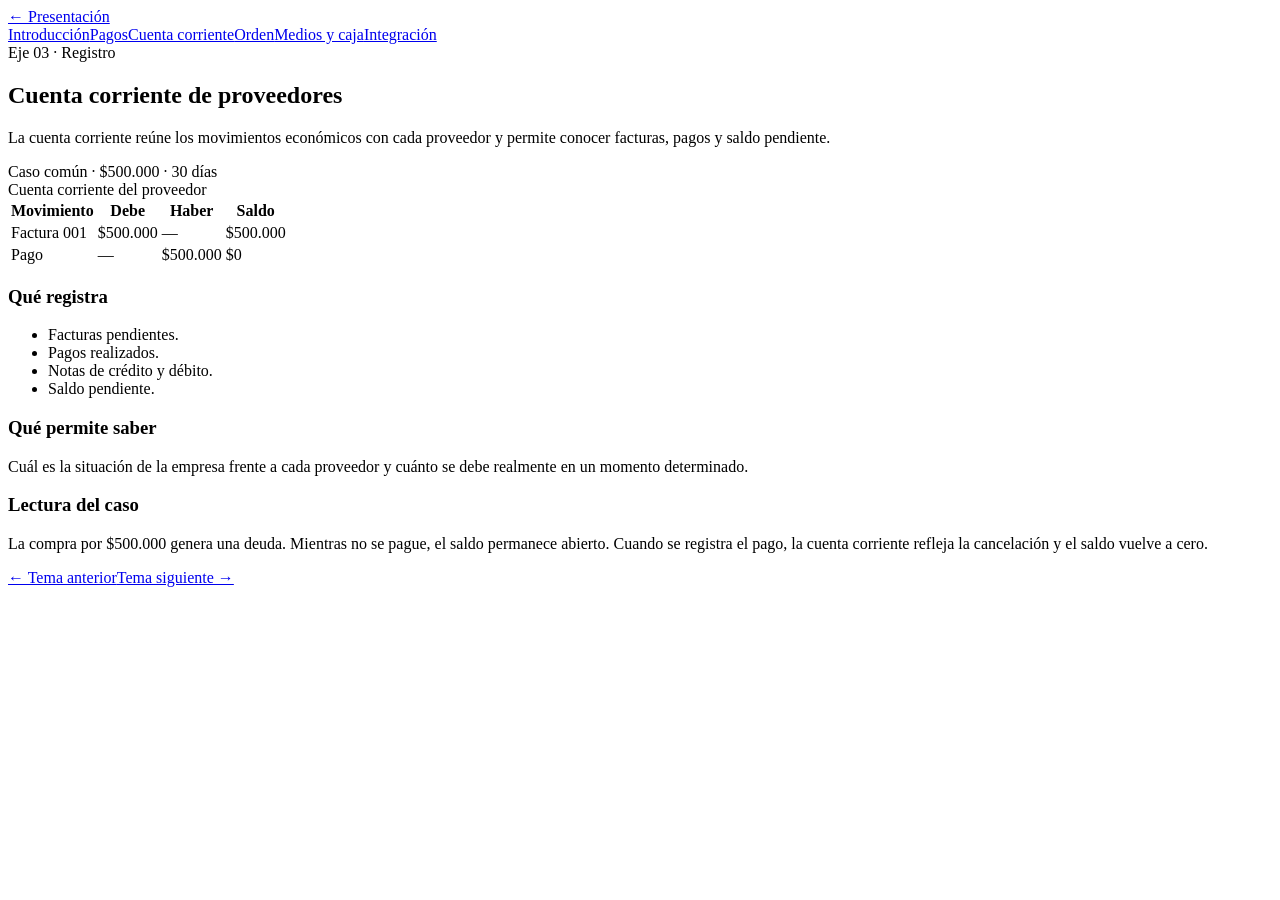
==== detalle-cuenta.html @ 1111f513 "feat: agregar apoyo visual de cuenta corriente" ====
<!doctype html><html lang="es"><head><meta charset="utf-8"><meta name="viewport" content="width=device-width,initial-scale=1"><title>Cuenta corriente de proveedores | Ciclo de Compras y Pagos II</title><link rel="stylesheet" href="styles.css"></head><body class="detail-page"><header class="detail-top"><a class="back-link" href="index.html#integrantes">← Presentación</a><nav class="detail-nav"><a href="detalle-introduccion.html">Introducción</a><a href="detalle-pagos.html">Pagos</a><a href="detalle-cuenta.html" class="active">Cuenta corriente</a><a href="detalle-orden.html">Orden</a><a href="detalle-medios.html">Medios y caja</a><a href="detalle-integracion.html">Integración</a></nav></header><main class="detail-shell"><section class="detail-hero"><div><span class="detail-kicker">Eje 03 · Registro</span><h1>Cuenta corriente de proveedores</h1><p class="lead">La cuenta corriente reúne los movimientos económicos con cada proveedor y permite conocer facturas, pagos y saldo pendiente.</p><span class="case-chip">Caso común · $500.000 · 30 días</span></div><div class="visual-panel"><div style="width:100%"><div class="visual-title">Cuenta corriente del proveedor</div><table class="ledger-table"><thead><tr><th>Movimiento</th><th>Debe</th><th>Haber</th><th>Saldo</th></tr></thead><tbody><tr><td>Factura 001</td><td class="money-out">$500.000</td><td>—</td><td>$500.000</td></tr><tr><td>Pago</td><td>—</td><td class="money-in">$500.000</td><td>$0</td></tr></tbody></table></div></div></section><section class="detail-grid"><article class="info-card"><h3>Qué registra</h3><ul><li>Facturas pendientes.</li><li>Pagos realizados.</li><li>Notas de crédito y débito.</li><li>Saldo pendiente.</li></ul></article><article class="info-card"><h3>Qué permite saber</h3><p>Cuál es la situación de la empresa frente a cada proveedor y cuánto se debe realmente en un momento determinado.</p></article><article class="info-card full-card"><h3>Lectura del caso</h3><p>La compra por $500.000 genera una deuda. Mientras no se pague, el saldo permanece abierto. Cuando se registra el pago, la cuenta corriente refleja la cancelación y el saldo vuelve a cero.</p></article></section><div class="detail-actions"><a href="detalle-pagos.html">← Tema anterior</a><a class="primary" href="detalle-orden.html">Tema siguiente →</a></div></main></body></html>
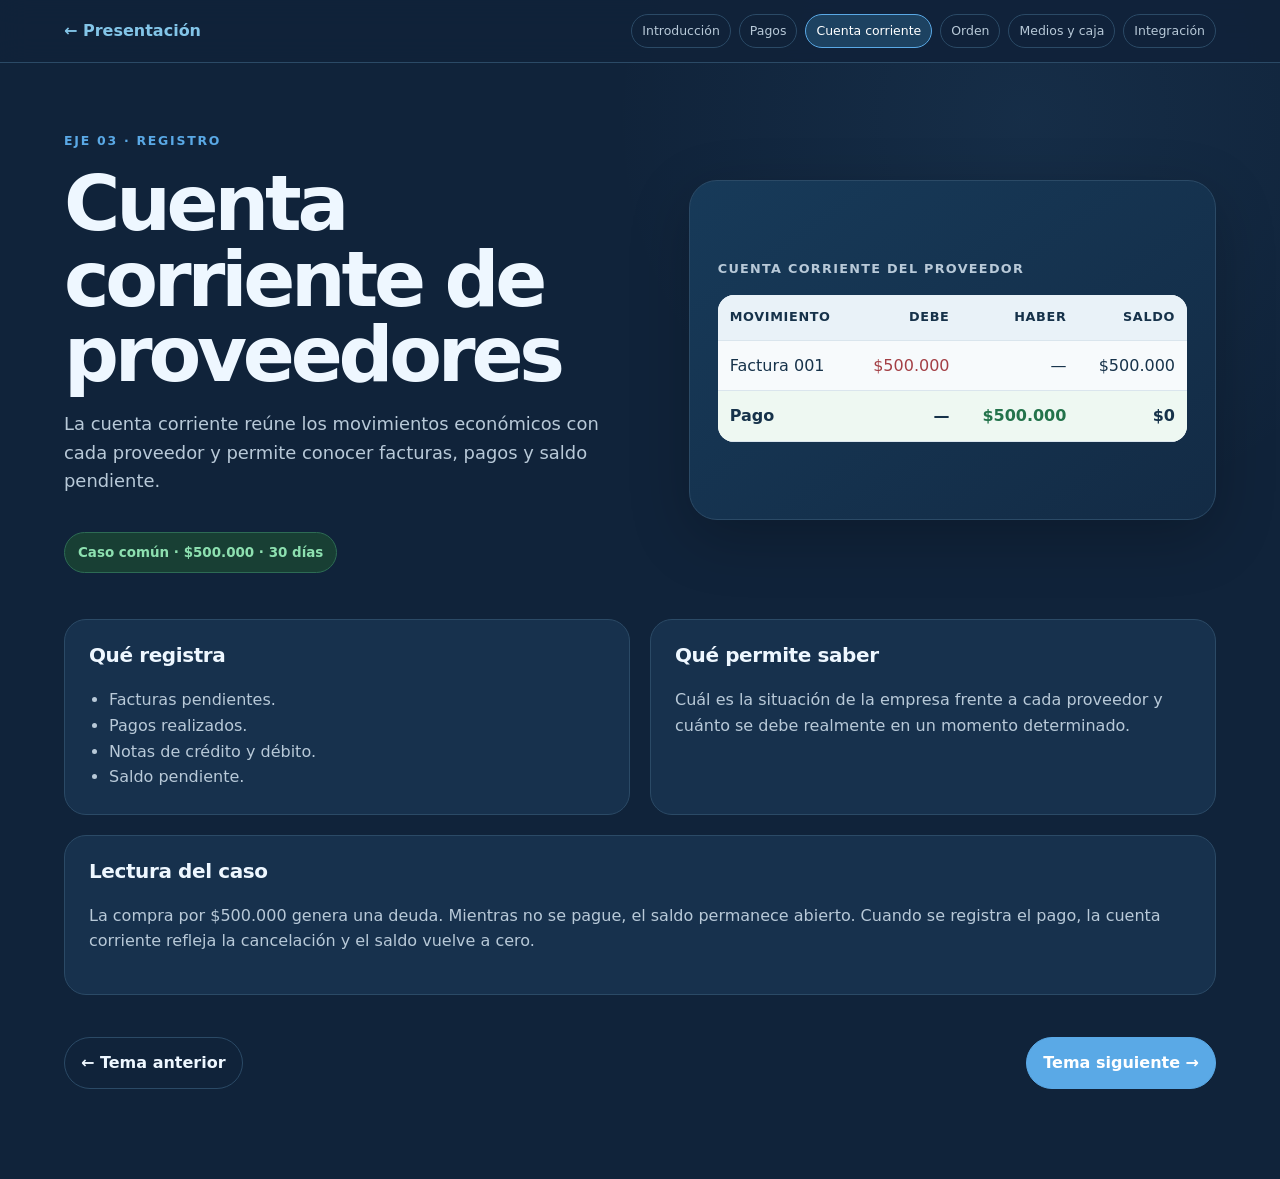
==== commit 5eff6983: "feat: favicon en detalle cuenta corriente" ====
--- a/detalle-cuenta.html
+++ b/detalle-cuenta.html
@@ -1 +1 @@
-<!doctype html><html lang="es"><head><meta charset="utf-8"><meta name="viewport" content="width=device-width,initial-scale=1"><title>Cuenta corriente de proveedores | Ciclo de Compras y Pagos II</title><link rel="stylesheet" href="styles.css"></head><body class="detail-page"><header class="detail-top"><a class="back-link" href="index.html#integrantes">← Presentación</a><nav class="detail-nav"><a href="detalle-introduccion.html">Introducción</a><a href="detalle-pagos.html">Pagos</a><a href="detalle-cuenta.html" class="active">Cuenta corriente</a><a href="detalle-orden.html">Orden</a><a href="detalle-medios.html">Medios y caja</a><a href="detalle-integracion.html">Integración</a></nav></header><main class="detail-shell"><section class="detail-hero"><div><span class="detail-kicker">Eje 03 · Registro</span><h1>Cuenta corriente de proveedores</h1><p class="lead">La cuenta corriente reúne los movimientos económicos con cada proveedor y permite conocer facturas, pagos y saldo pendiente.</p><span class="case-chip">Caso común · $500.000 · 30 días</span></div><div class="visual-panel"><div style="width:100%"><div class="visual-title">Cuenta corriente del proveedor</div><table class="ledger-table"><thead><tr><th>Movimiento</th><th>Debe</th><th>Haber</th><th>Saldo</th></tr></thead><tbody><tr><td>Factura 001</td><td class="money-out">$500.000</td><td>—</td><td>$500.000</td></tr><tr><td>Pago</td><td>—</td><td class="money-in">$500.000</td><td>$0</td></tr></tbody></table></div></div></section><section class="detail-grid"><article class="info-card"><h3>Qué registra</h3><ul><li>Facturas pendientes.</li><li>Pagos realizados.</li><li>Notas de crédito y débito.</li><li>Saldo pendiente.</li></ul></article><article class="info-card"><h3>Qué permite saber</h3><p>Cuál es la situación de la empresa frente a cada proveedor y cuánto se debe realmente en un momento determinado.</p></article><article class="info-card full-card"><h3>Lectura del caso</h3><p>La compra por $500.000 genera una deuda. Mientras no se pague, el saldo permanece abierto. Cuando se registra el pago, la cuenta corriente refleja la cancelación y el saldo vuelve a cero.</p></article></section><div class="detail-actions"><a href="detalle-pagos.html">← Tema anterior</a><a class="primary" href="detalle-orden.html">Tema siguiente →</a></div></main></body></html>+<!doctype html><html lang="es"><head><meta charset="utf-8"><meta name="viewport" content="width=device-width,initial-scale=1"><title>Cuenta corriente de proveedores | Ciclo de Compras y Pagos II</title><link rel="icon" type="image/svg+xml" href="favicon.svg"><link rel="stylesheet" href="styles.css"></head><body class="detail-page"><header class="detail-top"><a class="back-link" href="index.html#integrantes">← Presentación</a><nav class="detail-nav"><a href="detalle-introduccion.html">Introducción</a><a href="detalle-pagos.html">Pagos</a><a href="detalle-cuenta.html" class="active">Cuenta corriente</a><a href="detalle-orden.html">Orden</a><a href="detalle-medios.html">Medios y caja</a><a href="detalle-integracion.html">Integración</a></nav></header><main class="detail-shell"><section class="detail-hero"><div><span class="detail-kicker">Eje 03 · Registro</span><h1>Cuenta corriente de proveedores</h1><p class="lead">La cuenta corriente reúne los movimientos económicos con cada proveedor y permite conocer facturas, pagos y saldo pendiente.</p><span class="case-chip">Caso común · $500.000 · 30 días</span></div><div class="visual-panel"><div style="width:100%"><div class="visual-title">Cuenta corriente del proveedor</div><table class="ledger-table"><thead><tr><th>Movimiento</th><th>Debe</th><th>Haber</th><th>Saldo</th></tr></thead><tbody><tr><td>Factura 001</td><td class="money-out">$500.000</td><td>—</td><td>$500.000</td></tr><tr><td>Pago</td><td>—</td><td class="money-in">$500.000</td><td>$0</td></tr></tbody></table></div></div></section><section class="detail-grid"><article class="info-card"><h3>Qué registra</h3><ul><li>Facturas pendientes.</li><li>Pagos realizados.</li><li>Notas de crédito y débito.</li><li>Saldo pendiente.</li></ul></article><article class="info-card"><h3>Qué permite saber</h3><p>Cuál es la situación de la empresa frente a cada proveedor y cuánto se debe realmente en un momento determinado.</p></article><article class="info-card full-card"><h3>Lectura del caso</h3><p>La compra por $500.000 genera una deuda. Mientras no se pague, el saldo permanece abierto. Cuando se registra el pago, la cuenta corriente refleja la cancelación y el saldo vuelve a cero.</p></article></section><div class="detail-actions"><a href="detalle-pagos.html">← Tema anterior</a><a class="primary" href="detalle-orden.html">Tema siguiente →</a></div></main></body></html>
--- a/styles.css
+++ b/styles.css
@@ -0,0 +1,3 @@
+@import url('base.css');
+@import url('theme.css');
+@import url('detail.css');
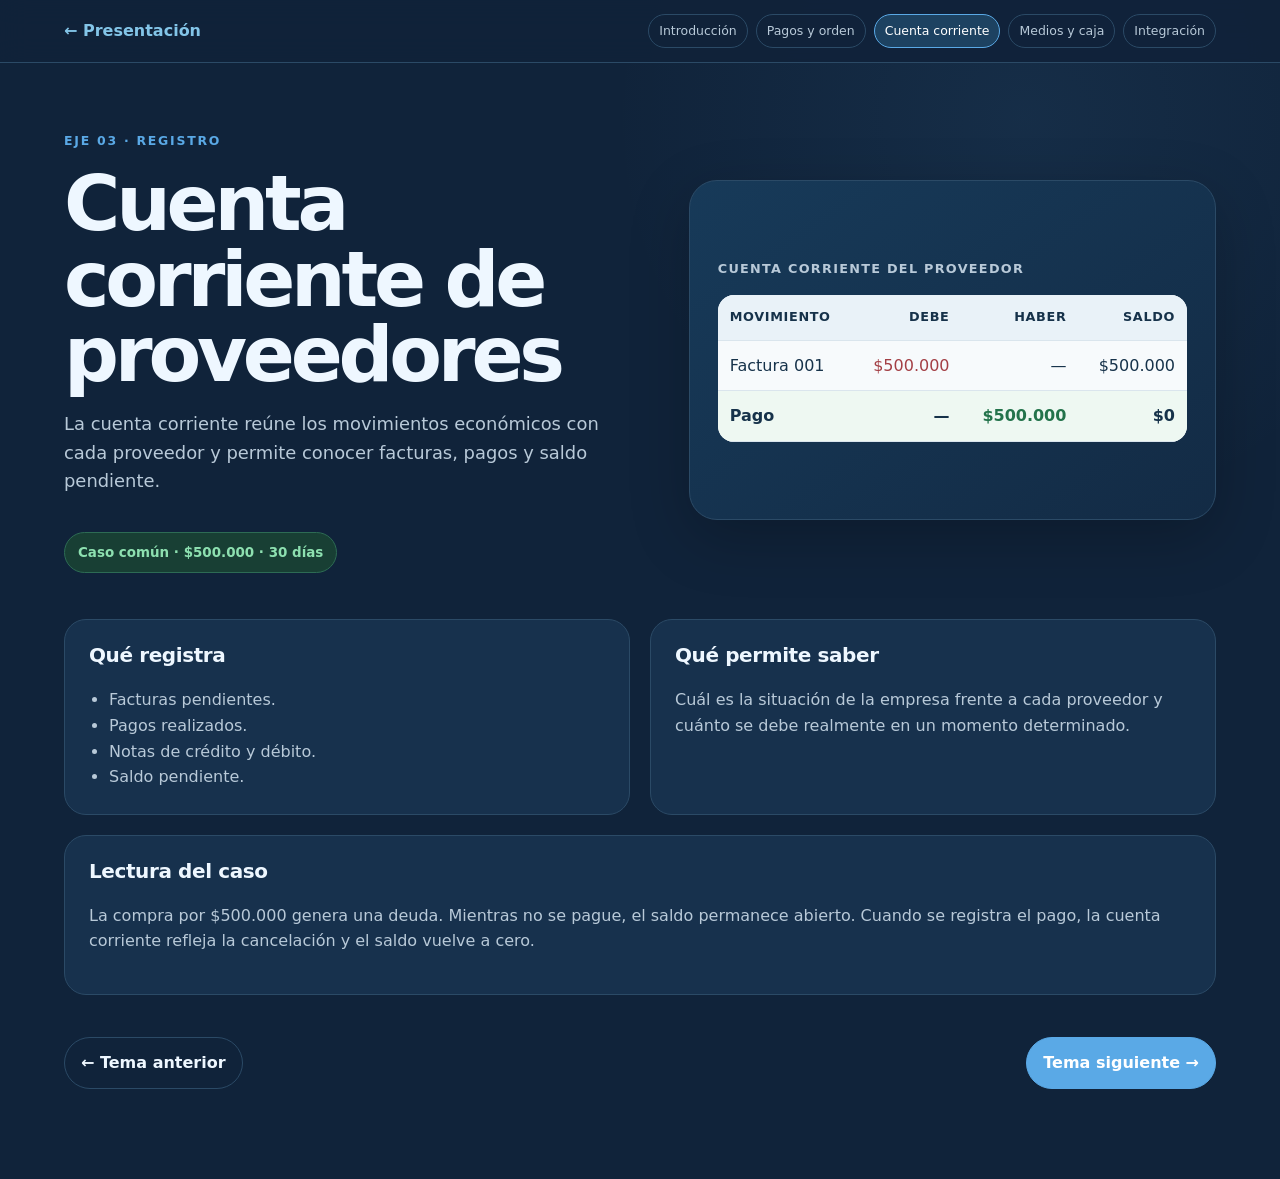
==== commit 8be89bdd: "Reordena cuenta corriente como eje tres" ====
--- a/detalle-cuenta.html
+++ b/detalle-cuenta.html
@@ -1 +1 @@
-<!doctype html><html lang="es"><head><meta charset="utf-8"><meta name="viewport" content="width=device-width,initial-scale=1"><title>Cuenta corriente de proveedores | Ciclo de Compras y Pagos II</title><link rel="icon" type="image/svg+xml" href="favicon.svg"><link rel="stylesheet" href="styles.css"></head><body class="detail-page"><header class="detail-top"><a class="back-link" href="index.html#integrantes">← Presentación</a><nav class="detail-nav"><a href="detalle-introduccion.html">Introducción</a><a href="detalle-pagos.html">Pagos</a><a href="detalle-cuenta.html" class="active">Cuenta corriente</a><a href="detalle-orden.html">Orden</a><a href="detalle-medios.html">Medios y caja</a><a href="detalle-integracion.html">Integración</a></nav></header><main class="detail-shell"><section class="detail-hero"><div><span class="detail-kicker">Eje 03 · Registro</span><h1>Cuenta corriente de proveedores</h1><p class="lead">La cuenta corriente reúne los movimientos económicos con cada proveedor y permite conocer facturas, pagos y saldo pendiente.</p><span class="case-chip">Caso común · $500.000 · 30 días</span></div><div class="visual-panel"><div style="width:100%"><div class="visual-title">Cuenta corriente del proveedor</div><table class="ledger-table"><thead><tr><th>Movimiento</th><th>Debe</th><th>Haber</th><th>Saldo</th></tr></thead><tbody><tr><td>Factura 001</td><td class="money-out">$500.000</td><td>—</td><td>$500.000</td></tr><tr><td>Pago</td><td>—</td><td class="money-in">$500.000</td><td>$0</td></tr></tbody></table></div></div></section><section class="detail-grid"><article class="info-card"><h3>Qué registra</h3><ul><li>Facturas pendientes.</li><li>Pagos realizados.</li><li>Notas de crédito y débito.</li><li>Saldo pendiente.</li></ul></article><article class="info-card"><h3>Qué permite saber</h3><p>Cuál es la situación de la empresa frente a cada proveedor y cuánto se debe realmente en un momento determinado.</p></article><article class="info-card full-card"><h3>Lectura del caso</h3><p>La compra por $500.000 genera una deuda. Mientras no se pague, el saldo permanece abierto. Cuando se registra el pago, la cuenta corriente refleja la cancelación y el saldo vuelve a cero.</p></article></section><div class="detail-actions"><a href="detalle-pagos.html">← Tema anterior</a><a class="primary" href="detalle-orden.html">Tema siguiente →</a></div></main></body></html>+<!doctype html><html lang="es"><head><meta charset="utf-8"><meta name="viewport" content="width=device-width,initial-scale=1"><title>Cuenta corriente de proveedores | Ciclo de Compras y Pagos II</title><link rel="icon" type="image/svg+xml" href="favicon.svg"><link rel="stylesheet" href="styles.css"></head><body class="detail-page"><header class="detail-top"><a class="back-link" href="index.html#integrantes">← Presentación</a><nav class="detail-nav"><a href="detalle-introduccion.html">Introducción</a><a href="detalle-pagos.html">Pagos y orden</a><a href="detalle-cuenta.html" class="active">Cuenta corriente</a><a href="detalle-medios.html">Medios y caja</a><a href="detalle-integracion.html">Integración</a></nav></header><main class="detail-shell"><section class="detail-hero"><div><span class="detail-kicker">Eje 03 · Registro</span><h1>Cuenta corriente de proveedores</h1><p class="lead">La cuenta corriente reúne los movimientos económicos con cada proveedor y permite conocer facturas, pagos y saldo pendiente.</p><span class="case-chip">Caso común · $500.000 · 30 días</span></div><div class="visual-panel"><div style="width:100%"><div class="visual-title">Cuenta corriente del proveedor</div><table class="ledger-table"><thead><tr><th>Movimiento</th><th>Debe</th><th>Haber</th><th>Saldo</th></tr></thead><tbody><tr><td>Factura 001</td><td class="money-out">$500.000</td><td>—</td><td>$500.000</td></tr><tr><td>Pago</td><td>—</td><td class="money-in">$500.000</td><td>$0</td></tr></tbody></table></div></div></section><section class="detail-grid"><article class="info-card"><h3>Qué registra</h3><ul><li>Facturas pendientes.</li><li>Pagos realizados.</li><li>Notas de crédito y débito.</li><li>Saldo pendiente.</li></ul></article><article class="info-card"><h3>Qué permite saber</h3><p>Cuál es la situación de la empresa frente a cada proveedor y cuánto se debe realmente en un momento determinado.</p></article><article class="info-card full-card"><h3>Lectura del caso</h3><p>La compra por $500.000 genera una deuda. Mientras no se pague, el saldo permanece abierto. Cuando se registra el pago, la cuenta corriente refleja la cancelación y el saldo vuelve a cero.</p></article></section><div class="detail-actions"><a href="detalle-pagos.html">← Tema anterior</a><a class="primary" href="detalle-medios.html">Tema siguiente →</a></div></main></body></html>
